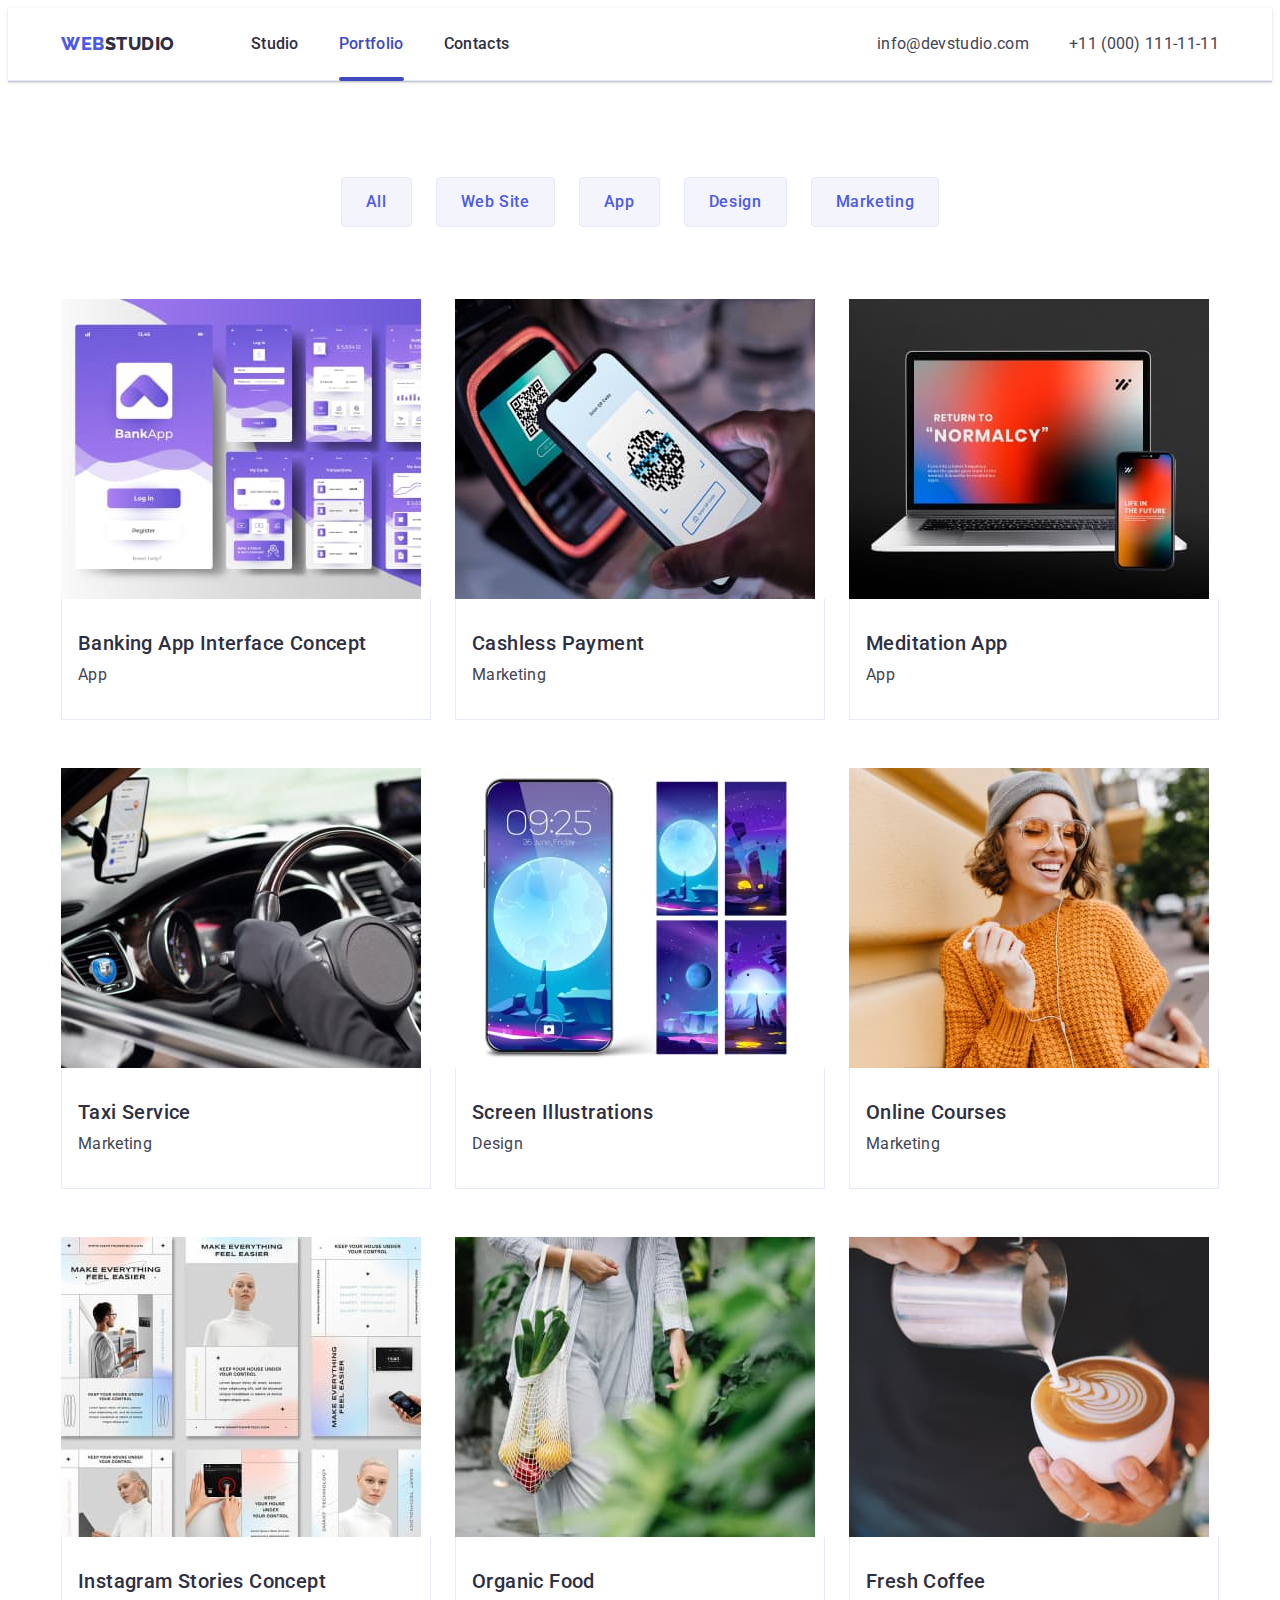
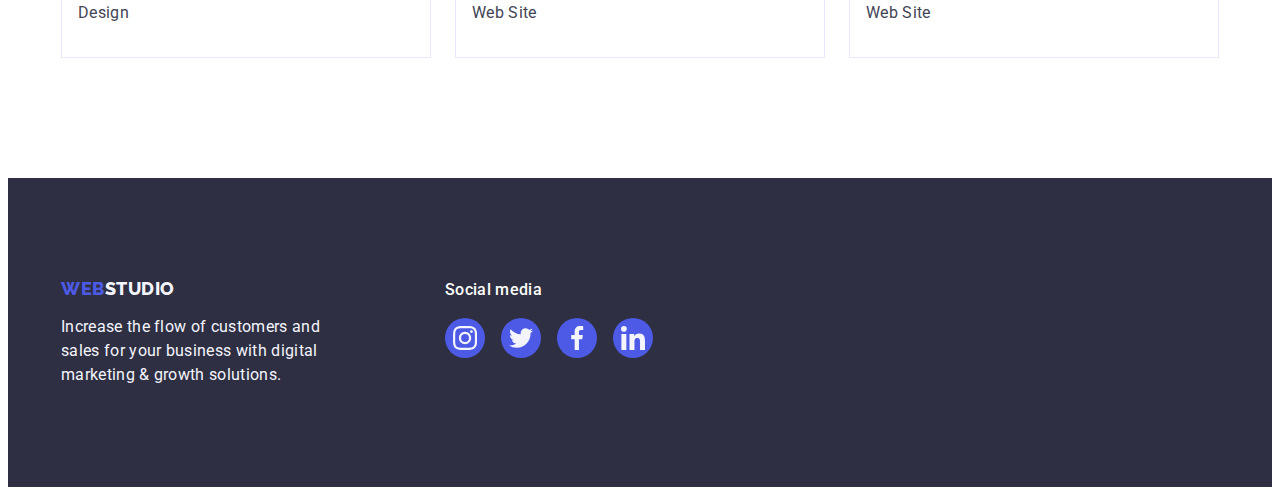
==== portfolio.html @ fabfee2e "Initial commit" ====
<!DOCTYPE html>
<html lang="en">
  <head>
    <meta charset="UTF-8" />
    <meta http-equiv="X-UA-Compatible" content="IE=edge" />
    <meta name="viewport" content="width=device-width, initial-scale=1.0" />
    <title>Portfolio</title>
    <link rel="preconnect" href="https://fonts.googleapis.com" />
    <link rel="preconnect" href="https://fonts.gstatic.com" crossorigin />
    <link
      href="https://fonts.googleapis.com/css2?family=Raleway:wght@800&family=Roboto:wght@400;500;700;900&display=swap"
      rel="stylesheet"
    />
    <link
      rel="stylesheet"
      href="https://cdnjs.cloudflare.com/ajax/libs/modern-normalize/2.0.0/modern-normalize.min.css"
      integrity="sha512-4xo8blKMVCiXpTaLzQSLSw3KFOVPWhm/TRtuPVc4WG6kUgjH6J03IBuG7JZPkcWMxJ5huwaBpOpnwYElP/m6wg=="
      crossorigin="anonymous"
      referrerpolicy="no-referrer"
    />
    <link rel="stylesheet" href="./css/styles.css" />
  </head>
  <body>
    <!--HEDER-->
    <header class="header">
      <div class="container container-header">
        <nav class="page-nav">
          <a class="logo link" href="./index.html"
            >Web<span class="logo-studio">Studio</span></a
          >
          <ul class="menu list">
            <li class="menu-item">
              <a class="menu-link link" href="./index.html">Studio</a>
            </li>
            <li class="menu-item">
              <a class="menu-link link emphasis" href="./portfolio.html"
                >Portfolio</a
              >
            </li>
            <li class="menu-item">
              <a class="menu-link link" href="">Contacts</a>
            </li>
          </ul>
        </nav>
        <address class="address">
          <ul class="address-list list">
            <li class="address-item">
              <a class="address-link link" href="mailto:info@devstudio.com"
                >info@devstudio.com</a
              >
            </li>
            <li class="address-item">
              <a class="address-link link" href="tel:+110001111111"
                >+11 (000) 111-11-11</a
              >
            </li>
          </ul>
        </address>
      </div>
    </header>
    <main>
      <!--GALLERY-->
      <section class="gallery">
        <div class="container">
          <h1 class="visually-hidden">Our works</h1>
          <ul class="button-list list">
            <li><button class="gallery-nav-btn" type="button">All</button></li>
            <li>
              <button class="gallery-nav-btn" type="button">Web Site</button>
            </li>
            <li><button class="gallery-nav-btn" type="button">App</button></li>
            <li>
              <button class="gallery-nav-btn" type="button">Design</button>
            </li>
            <li>
              <button class="gallery-nav-btn" type="button">Marketing</button>
            </li>
          </ul>
          <ul class="gallery-list list">
            <li class="gallery-list-item">
              <a class="link gallery-link" href="">
                <div class="gallery-cover">
                  <img
                    src="./images/works/work1.jpg"
                    alt="Banking app"
                    width="360"
                    height="300"
                  />
                  <p class="gallery-cover-text">
                    14 Stylish and User-Friendly App Design Concepts · Task
                    Manager App · Calorie Tracker App · Exotic Fruit Ecommerce
                    App · Cloud Storage App
                  </p>
                </div>

                <div class="caption-gallerry-img">
                  <h2 class="gallery-title">Banking App Interface Concept</h2>
                  <p class="gallery-category">App</p>
                </div>
              </a>
            </li>
            <li class="gallery-list-item">
              <a class="link gallery-link" href="">
                <div class="gallery-cover">
                  <img
                    src="./images/works/work2.jpg"
                    alt="Cashless payment"
                    width="360"
                    height="300"
                  />
                  <p class="gallery-cover-text">
                    14 Stylish and User-Friendly App Design Concepts · Task
                    Manager App · Calorie Tracker App · Exotic Fruit Ecommerce
                    App · Cloud Storage App
                  </p>
                </div>

                <div class="caption-gallerry-img">
                  <h2 class="gallery-title">Cashless Payment</h2>
                  <p class="gallery-category">Marketing</p>
                </div>
              </a>
            </li>
            <li class="gallery-list-item">
              <a class="link gallery-link" href="">
                <div class="gallery-cover">
                  <img
                    src="./images/works/work3.jpg"
                    alt="Meditation app"
                    width="360"
                    height="300"
                  />
                  <p class="gallery-cover-text">
                    14 Stylish and User-Friendly App Design Concepts · Task
                    Manager App · Calorie Tracker App · Exotic Fruit Ecommerce
                    App · Cloud Storage App
                  </p>
                </div>

                <div class="caption-gallerry-img">
                  <h2 class="gallery-title">Meditation App</h2>
                  <p class="gallery-category">App</p>
                </div>
              </a>
            </li>
            <li class="gallery-list-item">
              <a class="link gallery-link" href="">
                <div class="gallery-cover">
                  <img
                    src="./images/works/work4.jpg"
                    alt="Taxi service"
                    width="360"
                    height="300"
                  />
                  <p class="gallery-cover-text">
                    14 Stylish and User-Friendly App Design Concepts · Task
                    Manager App · Calorie Tracker App · Exotic Fruit Ecommerce
                    App · Cloud Storage App
                  </p>
                </div>

                <div class="caption-gallerry-img">
                  <h2 class="gallery-title">Taxi Service</h2>
                  <p class="gallery-category">Marketing</p>
                </div>
              </a>
            </li>
            <li class="gallery-list-item">
              <a class="link gallery-link" href="">
                <div class="gallery-cover">
                  <img
                    src="./images/works/work5.jpg"
                    alt="Screen illustrations"
                    width="360"
                    height="300"
                  />
                  <p class="gallery-cover-text">
                    14 Stylish and User-Friendly App Design Concepts · Task
                    Manager App · Calorie Tracker App · Exotic Fruit Ecommerce
                    App · Cloud Storage App
                  </p>
                </div>

                <div class="caption-gallerry-img">
                  <h2 class="gallery-title">Screen Illustrations</h2>
                  <p class="gallery-category">Design</p>
                </div>
              </a>
            </li>
            <li class="gallery-list-item">
              <a class="link gallery-link" href="">
                <div class="gallery-cover">
                  <img
                    src="./images/works/work6.jpg"
                    alt="A girl with a phone"
                    width="360"
                    height="300"
                  />
                  <p class="gallery-cover-text">
                    14 Stylish and User-Friendly App Design Concepts · Task
                    Manager App · Calorie Tracker App · Exotic Fruit Ecommerce
                    App · Cloud Storage App
                  </p>
                </div>

                <div class="caption-gallerry-img">
                  <h2 class="gallery-title">Online Courses</h2>
                  <p class="gallery-category">Marketing</p>
                </div>
              </a>
            </li>
            <li class="gallery-list-item">
              <a class="link gallery-link" href="">
                <div class="gallery-cover">
                  <img
                    src="./images/works/work7.jpg"
                    alt="Instagram stories"
                    width="360"
                    height="300"
                  />
                  <p class="gallery-cover-text">
                    14 Stylish and User-Friendly App Design Concepts · Task
                    Manager App · Calorie Tracker App · Exotic Fruit Ecommerce
                    App · Cloud Storage App
                  </p>
                </div>

                <div class="caption-gallerry-img">
                  <h2 class="gallery-title">Instagram Stories Concept</h2>
                  <p class="gallery-category">Design</p>
                </div>
              </a>
            </li>
            <li class="gallery-list-item">
              <a class="link gallery-link" href="">
                <div class="gallery-cover">
                  <img
                    src="./images/works/work8.jpg"
                    alt="Organic food"
                    width="360"
                    height="300"
                  />
                  <p class="gallery-cover-text">
                    14 Stylish and User-Friendly App Design Concepts · Task
                    Manager App · Calorie Tracker App · Exotic Fruit Ecommerce
                    App · Cloud Storage App
                  </p>
                </div>

                <div class="caption-gallerry-img">
                  <h2 class="gallery-title">Organic Food</h2>
                  <p class="gallery-category">Web Site</p>
                </div>
              </a>
            </li>
            <li class="gallery-list-item">
              <a class="link gallery-link" href="">
                <div class="gallery-cover">
                  <img
                    src="./images/works/work9.jpg"
                    alt="Fresh coffee"
                    width="360"
                    height="300"
                  />
                  <p class="gallery-cover-text">
                    14 Stylish and User-Friendly App Design Concepts · Task
                    Manager App · Calorie Tracker App · Exotic Fruit Ecommerce
                    App · Cloud Storage App
                  </p>
                </div>

                <div class="caption-gallerry-img">
                  <h2 class="gallery-title">Fresh Coffee</h2>
                  <p class="gallery-category">Web Site</p>
                </div>
              </a>
            </li>
          </ul>
        </div>
      </section>
    </main>
    <!--FOOTER-->
    <footer class="footer">
      <div class="container footer-box">
        <div class="logo-box">
          <a class="logo link logo-footer" href="./index.html"
            >Web<span class="logo-studio studio">Studio</span></a
          >
          <p class="footer-text">
            Increase the flow of customers and sales for your business with
            digital marketing & growth solutions.
          </p>
        </div>
        <div class="soc-box">
          <p class="footer-soc-text">Social media</p>
          <ul class="footer-soc-list list">
            <li class="footer-soc-item">
              <a
                href=""
                class="footer-soc-link link"
                target="_blank"
                rel="noopener noreferrer"
                ><svg class="soc-icons" width="24" height="24">
                  <use href="./images/icons.svg#icon-instagram"></use>
                </svg>
              </a>
            </li>
            <li class="footer-soc-item">
              <a
                href=""
                class="footer-soc-link link"
                target="_blank"
                rel="noopener noreferrer"
                ><svg class="soc-icons" width="24" height="24">
                  <use href="./images/icons.svg#icon-twitter"></use>
                </svg>
              </a>
            </li>
            <li class="footer-soc-item">
              <a
                href=""
                class="footer-soc-link link"
                target="_blank"
                rel="noopener noreferrer"
                ><svg class="soc-icons" width="24" height="24">
                  <use href="./images/icons.svg#icon-facebook"></use>
                </svg>
              </a>
            </li>
            <li class="footer-soc-item">
              <a
                href=""
                class="footer-soc-link link"
                target="_blank"
                rel="noopener noreferrer"
                ><svg class="soc-icons" width="24" height="24">
                  <use href="./images/icons.svg#icon-linkedin"></use>
                </svg>
              </a>
            </li>
          </ul>
        </div>
      </div>
    </footer>
  </body>
</html>
---- css/styles.css ----
:root {
  --primary-text-color: #434455;
  --secondary-text-color: #2e2f42;
  --main-bg-color: #ffffff;
  --accent-color: #4d5ae5;
  --tra: 250ms cubic-bezier(0.4, 0, 0.2, 1);
}

p,
h1,
h2,
h3,
h4,
h5,
h6 {
  margin: 0;
}

ul {
  margin: 0;
  padding: 0;
}

img {
  display: block;
  max-width: 100%;
  height: auto;
}

.container {
  max-width: 1158px;
  padding-left: 15px;
  padding-right: 15px;
  margin: 0 auto;
}

body {
  font-family: "Roboto", sans-serif;
  color: var(--primary-text-color);
  background-color: var(--main-bg-color);
}

.link {
  text-decoration: none;
}

.list {
  list-style: none;
}

/* heder */

.header {
  border-bottom: 1px solid #e7e9fc;
  box-shadow: 0px 2px 1px rgba(46, 47, 66, 0.08),
    0px 1px 1px rgba(46, 47, 66, 0.16), 0px 1px 6px rgba(46, 47, 66, 0.08);
}

.container-header {
  display: flex;
}

.page-nav {
  display: flex;
  align-items: center;
}

.menu {
  display: flex;
}

.menu-link,
.address-link {
  display: block;
  padding-top: 24px;
  padding-bottom: 24px;
}

.address-list {
  display: flex;
}

.logo {
  font-family: "Raleway", sans-serif;
  font-weight: 800;
  font-size: 18px;
  line-height: 1.17;
  letter-spacing: 0.03em;
  text-transform: uppercase;
  color: #4d5ae5;

  display: block;
  margin-right: 76px;
}

.logo-studio {
  color: #2e2f42;
}

.menu-link {
  font-weight: 500;
  font-size: 16px;
  line-height: 1.5;
  letter-spacing: 0.02em;
  color: var(--secondary-text-color);

  transition: color var(--tra);
}

.menu-link.emphasis::after {
  position: absolute;
  left: 0;
  bottom: 0;

  content: "";
  background-color: #404bbf;
  width: 100%;
  height: 4px;
  border-radius: 2px;
  display: block;
  bottom: -1px;
}

.emphasis {
  position: relative;
  color: #404bbf;
}
.menu-item {
  margin-right: 40px;
}

.menu-item:last-child {
  margin-right: 0;
}

.address-item {
  margin-right: 40px;
}

.address-item:last-child {
  margin-right: 0;
}

.menu-link:hover,
.menu-link:focus {
  color: #404bbf;
}

.address-link {
  font-style: normal;
  font-size: 16px;
  line-height: 1.5;
  letter-spacing: 0.02em;
  color: var(--primary-text-color);

  transition: color var(--tra);
}

.address {
  font-style: normal;
  display: flex;
  margin-left: auto;
}

.address-link:hover,
.address-link:focus {
  color: #404bbf;
}

/* Hero */

.hero {
  background: #2e2f42;
  background-image: linear-gradient(
      rgba(46, 47, 66, 0.7),
      rgba(46, 47, 66, 0.7)
    ),
    url(../images/people-office.jpg);
  background-repeat: no-repeat;
  background-position: center;
  background-size: cover;

  max-width: 1440px;
  padding-top: 188px;
  padding-bottom: 188px;
}

.hero-title {
  font-weight: 700;
  font-size: 56px;
  line-height: 1.07;
  letter-spacing: 0.02em;
  color: #ffffff;
  text-align: center;

  max-width: 496px;
  margin: 0 auto;
  margin-bottom: 48px;
}

.hero-btn {
  font-family: "Roboto", sans-serif;
  font-weight: 500;
  font-size: 16px;
  line-height: 1.5;
  display: block;
  letter-spacing: 0.04em;
  color: #ffffff;
  background-color: var(--accent-color);
  cursor: pointer;
  border: none;

  min-width: 169px;
  height: 56px;
  border-radius: 4px;
  margin: 0 auto;
  box-shadow: 0px 4px 4px rgba(0, 0, 0, 0.15);

  transition: background-color var(--tra);
}

.hero-btn:hover,
.hero-btn:focus {
  color: #ffffff;
  background-color: #404bbf;
}

/* About */
.about {
  padding-top: 120px;
  padding-bottom: 120px;
}

.about-list {
  display: flex;
  flex-wrap: wrap;
  gap: 24px;
}

.about-list-item {
  flex-basis: calc((100% - 3 * 24px) / 4);
}

.about-icons {
  background-color: #f4f4fd;
  width: 264px;
  height: 112px;
  border-radius: 4px;
  margin-bottom: 8px;
  display: flex;
  align-items: center;
  justify-content: center;
}

.about-item-title {
  font-weight: 500;
  font-size: 20px;
  line-height: 1.2;
  letter-spacing: 0.02em;
  color: var(--secondary-text-color);

  margin-bottom: 8px;
}

.about-item-text {
  font-size: 16px;
  line-height: 1.5;
  letter-spacing: 0.02em;
  color: var(--primary-text-color);
}

.visually-hidden {
  position: absolute;
  width: 1px;
  height: 1px;
  margin: -1px;
  border: 0;
  padding: 0;
  white-space: nowrap;
  clip-path: inset(100%);
  clip: rect(0 0 0 0);
  overflow: hidden;
}

/* Projekt */

.projekt {
  padding-bottom: 120px;
}

.team-title,
.projekt-title,
.customers-title {
  font-weight: 700;
  font-size: 36px;
  line-height: 1.11;
  text-align: center;
  letter-spacing: 0.02em;
  text-transform: capitalize;
  color: var(--secondary-text-color);

  margin-bottom: 72px;
}

.projekt-list {
  display: flex;
  flex-wrap: wrap;
  gap: 24px;
}

.project-item {
  flex-basis: calc((100% - 2 * 24px) / 3);
}

/* Team */

.team {
  background-color: #f4f4fd;

  padding-top: 120px;
  padding-bottom: 120px;
}

.team-list {
  display: flex;
  flex-wrap: wrap;
  gap: 24px;
}

.team-item {
  background-color: #ffffff;
  flex-basis: calc((100% - 3 * 24px) / 4);
  border-radius: 0px 0px 4px 4px;
  box-shadow: 0px 1px 6px rgba(46, 47, 66, 0.08),
    0px 1px 1px rgba(46, 47, 66, 0.16), 0px 2px 1px rgba(46, 47, 66, 0.08);
}

.team-name {
  font-weight: 500;
  font-size: 20px;
  line-height: 1.2;
  text-align: center;
  letter-spacing: 0.02em;
  color: var(--secondary-text-color);

  margin-bottom: 8px;
}

.team-profession {
  font-size: 16px;
  line-height: 1.5;
  text-align: center;
  letter-spacing: 0.02em;
  color: var(--primary-text-color);
  margin-bottom: 8px;
}

.team-soc-list {
  display: flex;
  justify-content: center;
  gap: 24px;
}

.team-soc-item,
.footer-soc-item {
  width: 40px;
  height: 40px;
}

.team-soc-link,
.footer-soc-link {
  width: 100%;
  height: 100%;
  background-color: #4d5ae5;
  border-radius: 50%;
  display: flex;
  align-items: center;
  justify-content: center;

  transition: background-color var(--tra);
}

.soc-icons {
  fill: #f4f4fd;
}

.team-soc-link:hover,
.team-soc-link:focus {
  background-color: #404bbf;
}

.caption-team-img {
  padding: 32px 16px;
}

/* Customers */

.customers {
  padding-top: 120px;
  padding-bottom: 120px;
}

.customers-list {
  display: flex;
  gap: 24px;
}

.customers-item {
  width: calc((100% - 24px * 5) / 6);
  height: 88px;
}

.customers-link {
  width: 100%;
  height: 100%;
  border: 1px solid #8e8f99;
  border-radius: 4px;
  display: flex;
  align-items: center;
  justify-content: center;
  color: #8e8f99;

  transition: color var(--tra), border-color var(--tra);
}

.customers-icons {
  fill: currentcolor;
}

.customers-link:hover,
.customers-link:focus {
  border-color: #404bbf;
  color: #404bbf;
}

/* Footer */

.footer {
  background-color: var(--secondary-text-color);

  padding-top: 100px;
  padding-bottom: 100px;
}

.footer-box {
  display: flex;
  align-items: baseline;
}

.logo-box {
  margin-right: 120px;
}

.studio {
  color: #f4f4fd;
}

.logo-footer {
  display: inline-block;
  margin-bottom: 16px;
}

.footer-text {
  font-size: 16px;
  line-height: 1.5;
  letter-spacing: 0.02em;
  color: #f4f4fd;

  width: 264px;
}

.footer-soc-text {
  font-family: "Roboto";
  font-weight: 500;
  font-size: 16px;
  line-height: 1.5;
  letter-spacing: 0.02em;
  color: #ffffff;

  margin-bottom: 16px;
}

.footer-soc-list {
  display: flex;
  justify-content: center;
  gap: 16px;
}

.footer-soc-link:hover,
.footer-soc-link:focus {
  background-color: #31d0aa;
}

/* Gallery */

.gallery {
  padding-top: 96px;
  padding-bottom: 120px;
}

.button-list {
  display: flex;
  margin-bottom: 72px;
  justify-content: center;
  gap: 24px;
}

.gallery-nav-btn {
  font-family: "Roboto", sans-serif;
  font-weight: 500;
  font-size: 16px;
  line-height: 1.5;
  display: flex;
  align-items: center;
  text-align: center;
  letter-spacing: 0.04em;
  color: var(--accent-color);
  background-color: #f4f4fd;
  cursor: pointer;

  padding: 12px 24px;
  border: 1px solid #e7e9fc;
  border-radius: 4px;

  transition: color var(--tra), background-color var(--tra),
    border-color var(--tra), box-shadow var(--tra);
}

.gallery-nav-btn:hover,
.gallery-nav-btn:focus {
  color: #ffffff;
  background-color: #404bbf;
  border: 1px solid transparent;
  box-shadow: 0px 3px 1px rgba(0, 0, 0, 0.1), 0px 2px 1px rgba(0, 0, 0, 0.08),
    0px 2px 2px rgba(0, 0, 0, 0.12);
}

.gallery-list {
  display: flex;
  flex-wrap: wrap;
  gap: 48px 24px;
}

.gallery-list-item {
  width: calc((100% - 2 * 24px) / 3);
}

.gallery-link:hover .gallery-cover-text,
.gallery-link:focus .gallery-cover-text {
  transform: translateY(0);
}

.gallery-link {
  display: block;
  transition: box-shadow var(--tra);
}

.gallery-link:hover,
.gallery-link:focus {
  box-shadow: 0px 1px 6px rgba(46, 47, 66, 0.08),
    0px 1px 1px rgba(46, 47, 66, 0.16), 0px 2px 1px rgba(46, 47, 66, 0.08);
}

.gallery-cover-text {
  position: absolute;
  top: 0;
  font-size: 16px;
  line-height: 1.5;
  letter-spacing: 0.02em;
  color: #f4f4fd;
  background-color: #4d5ae5;
  width: 100%;
  height: 100%;
  padding: 40px 32px;
  transform: translateY(100%);
  transition: transform var(--tra);
}

.gallery-cover {
  position: relative;
  overflow: hidden;
}

.gallery-title {
  font-weight: 500;
  font-size: 20px;
  line-height: 1.2;
  letter-spacing: 0.02em;
  color: var(--secondary-text-color);

  margin-bottom: 8px;
}

.gallery-category {
  font-size: 16px;
  line-height: 1.5;
  letter-spacing: 0.02em;
  color: var(--primary-text-color);
}

.caption-gallerry-img {
  display: flex;
  flex-direction: column;
  justify-content: center;
  align-items: flex-start;
  padding: 32px 16px;
  border: 1px solid #e7e9fc;
  border-top: none;
}

/* MODAL */

.backdrop {
  position: fixed;

  width: 100%;
  height: 100%;
  background-color: rgba(46, 47, 66, 0.4);
  top: 0;
  transition: opacity var(--tra), visibility var(--tra);
}

.modal {
  position: absolute;
  top: 50%;
  left: 50%;
  transform: translate(-50%, -50%) scale(1);
  transition: transform var(--tra);

  width: 408px;
  min-height: 584px;
  background-color: #fcfcfc;
  box-shadow: 0px 1px 1px rgba(0, 0, 0, 0.14), 0px 1px 3px rgba(0, 0, 0, 0.12),
    0px 2px 1px rgba(0, 0, 0, 0.2);
  border-radius: 4px;
}

.backdrop.is-hidden .modal {
  transform: translate(-50%, -100%) scalex(0.7);
}

.modal-close {
  position: absolute;
  top: 24px;
  right: 24px;

  padding: 0;
  cursor: pointer;
  width: 24px;
  height: 24px;
  border-radius: 50%;
  background: #e7e9fc;
  border: 1px solid rgba(0, 0, 0, 0.1);
  display: flex;
  justify-content: center;
  align-items: center;
  margin-left: auto;
  transition: background-color var(--tra), border var(--tra);
  fill: #2e2f42;
}

.modal-close:hover,
.modal-close:focus {
  background-color: #404bbf;
  border: none;
  fill: #ffffff;
}

.is-hidden {
  visibility: hidden;
  opacity: 0;
  pointer-events: none;
}

.close-icon {
  transition: fill var(--tra);
}
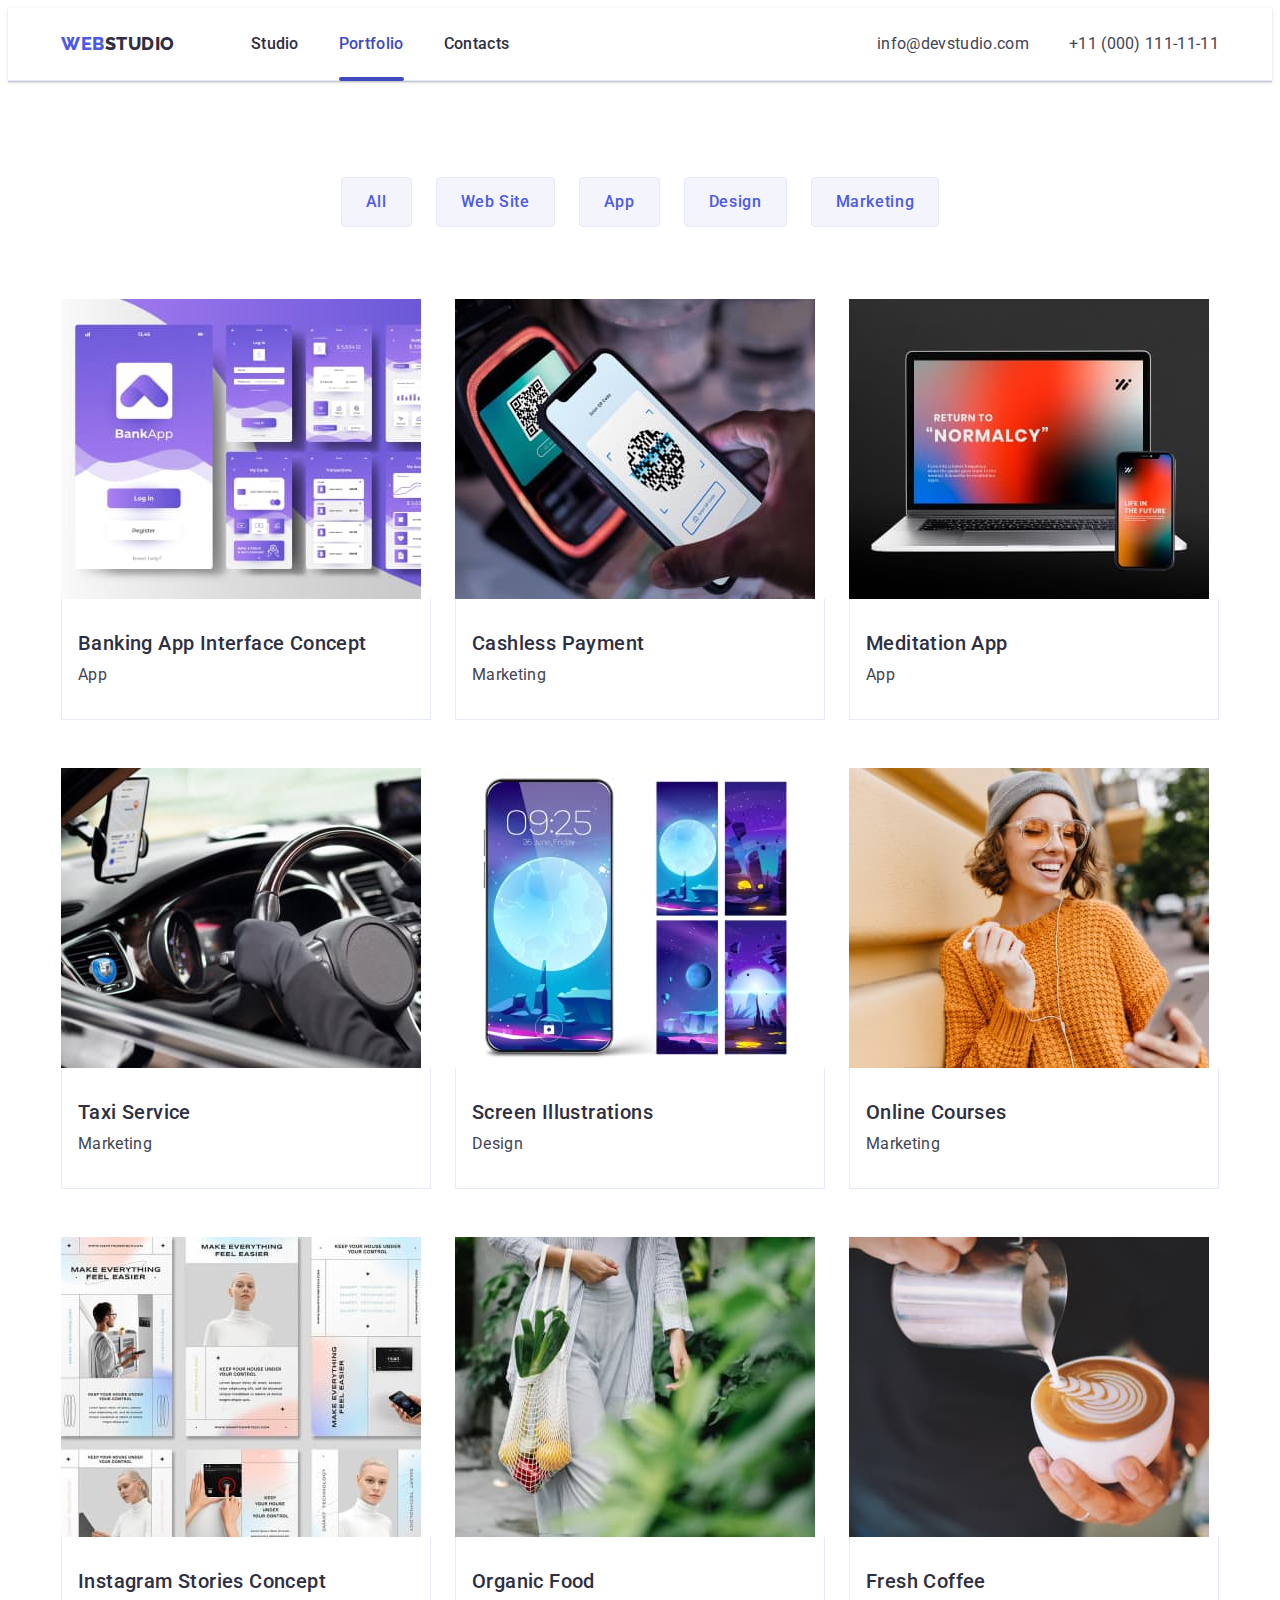
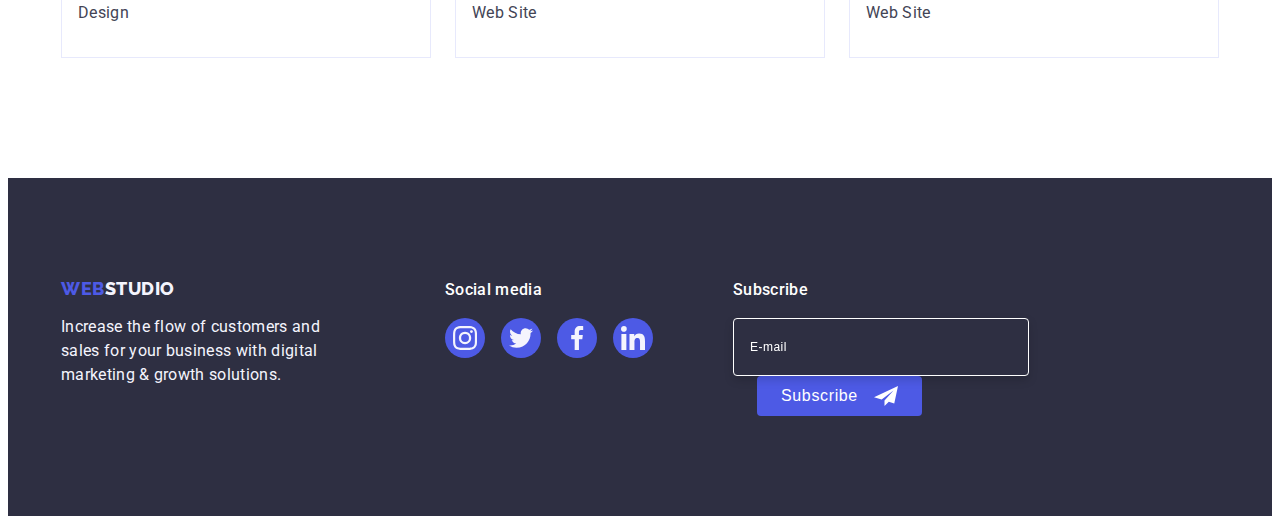
==== commit 410b42ff: "hw-06-footer" ====
--- a/portfolio.html
+++ b/portfolio.html
@@ -280,6 +280,7 @@
       </section>
     </main>
     <!--FOOTER-->
+    <!--FOOTER-->
     <footer class="footer">
       <div class="container footer-box">
         <div class="logo-box">
@@ -340,6 +341,24 @@
             </li>
           </ul>
         </div>
+        <div class="footer-form">
+          <p class="footer-form-text">Subscribe</p>
+          <form>
+            <label>
+              <input
+                type="email"
+                name="email"
+                class="footer-input"
+                placeholder="E-mail"
+              />
+            </label>
+            <button class="footer-btn" type="submit">
+              Subscribe<svg class="footer-btn-icon" width="24" height="24">
+                <use href="./images/icons.svg#icon-frame"></use>
+              </svg>
+            </button>
+          </form>
+        </div>
       </div>
     </footer>
   </body>
--- a/css/styles.css
+++ b/css/styles.css
@@ -469,8 +469,12 @@
   width: 264px;
 }
 
-.footer-soc-text {
-  font-family: "Roboto";
+.soc-box {
+  margin-right: 80px;
+}
+
+.footer-soc-text,
+.footer-form-text {
   font-weight: 500;
   font-size: 16px;
   line-height: 1.5;
@@ -489,6 +493,62 @@
 .footer-soc-link:hover,
 .footer-soc-link:focus {
   background-color: #31d0aa;
+}
+
+.footer-input {
+  font-size: 12px;
+  line-height: 2;
+  letter-spacing: 0.04em;
+  color: #ffffff;
+  background-color: #2e2f42;
+  border: 1px solid #ffffff;
+  filter: drop-shadow(0px 4px 4px rgba(0, 0, 0, 0.15));
+  border-radius: 4px;
+  width: 262px;
+  height: 40px;
+  padding: 8px 16px;
+
+  transition: border-color var(--tra);
+}
+
+.footer-input:hover,
+.footer-input:focus {
+  border-color: #4d5ae5;
+}
+
+.footer-input::placeholder {
+  font-size: 12px;
+  letter-spacing: 0.04em;
+  color: #ffffff;
+}
+
+.footer-btn {
+  display: inline-flex;
+
+  font-weight: 500;
+  font-size: 16px;
+  line-height: 1.5;
+  letter-spacing: 0.04em;
+  color: #ffffff;
+  background: #4d5ae5;
+  cursor: pointer;
+  border: none;
+  border-radius: 4px;
+
+  margin-left: 24px;
+  padding: 8px 24px;
+  gap: 16px;
+
+  transition: background-color var(--tra);
+}
+
+.footer-btn-icon {
+  fill: #ffffff;
+}
+
+.footer-btn:focus,
+.footer-btn:hover {
+  background-color: #404bbf;
 }
 
 /* Gallery */
@@ -608,7 +668,7 @@
   border-top: none;
 }
 
-/* MODAL */
+/* Modal */
 
 .backdrop {
   position: fixed;
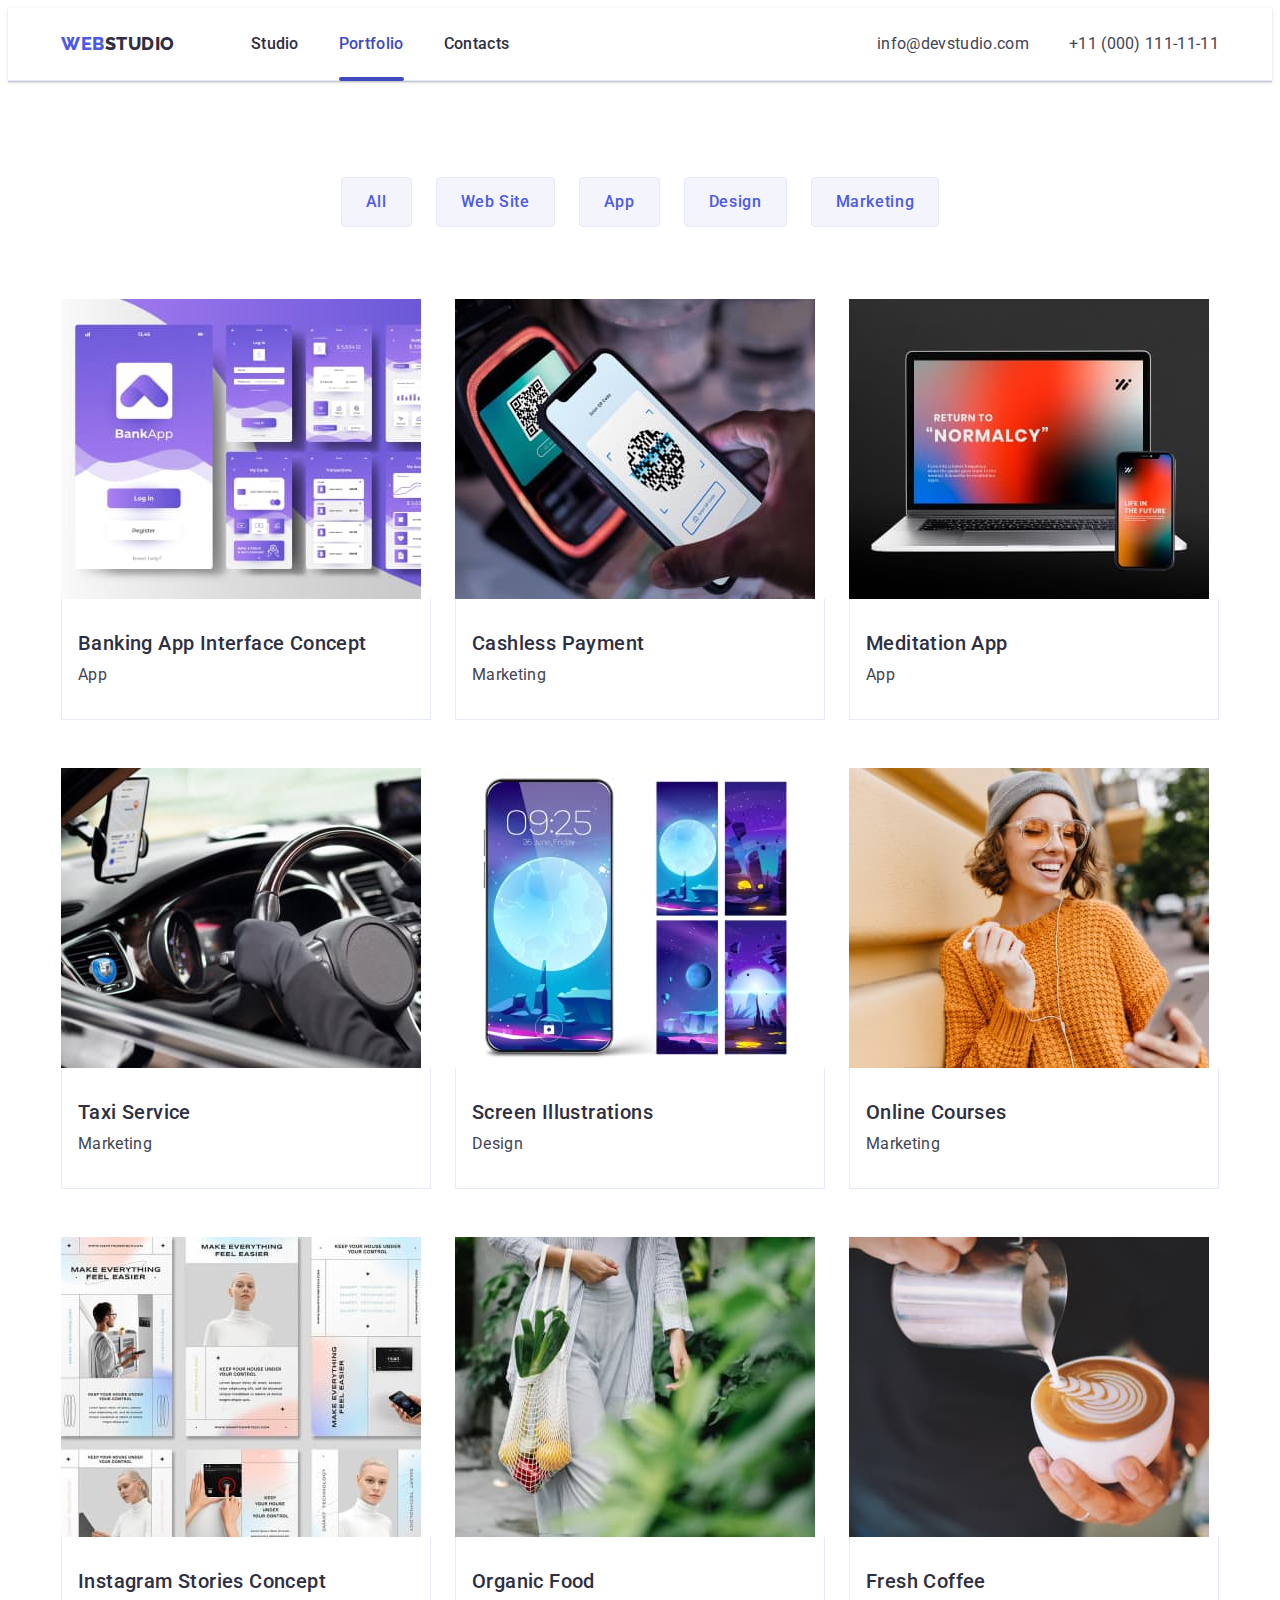
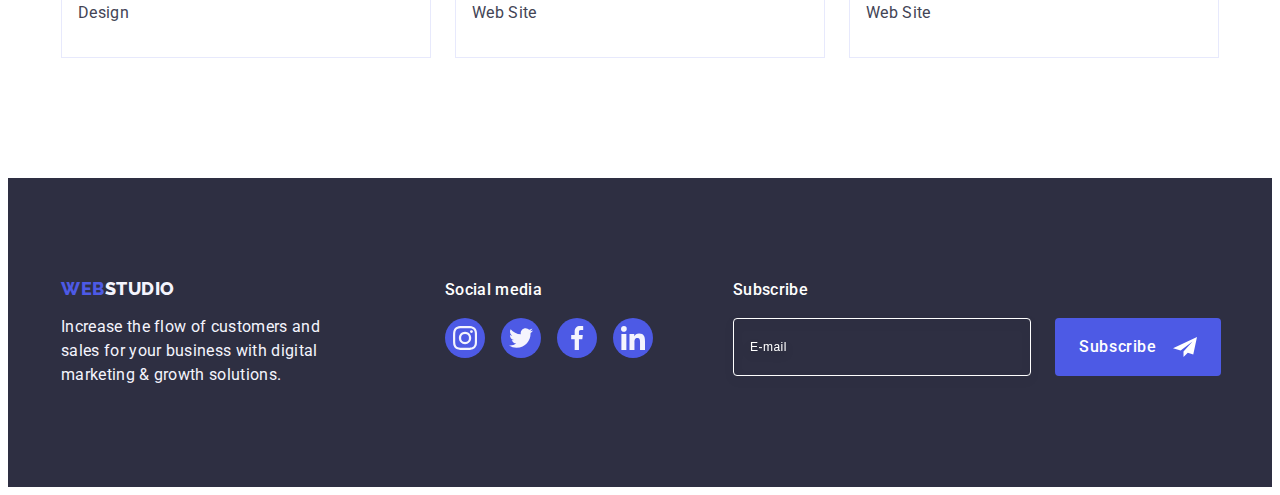
==== commit 94c6bed7: "hw-06-fixed-errors" ====
--- a/portfolio.html
+++ b/portfolio.html
@@ -280,7 +280,6 @@
       </section>
     </main>
     <!--FOOTER-->
-    <!--FOOTER-->
     <footer class="footer">
       <div class="container footer-box">
         <div class="logo-box">
@@ -341,10 +340,10 @@
             </li>
           </ul>
         </div>
-        <div class="footer-form">
+        <div class="footer-form-wrap">
           <p class="footer-form-text">Subscribe</p>
-          <form>
-            <label>
+          <form class="footer-form" name="subscription">
+            <label class="footer-label">
               <input
                 type="email"
                 name="email"
--- a/css/styles.css
+++ b/css/styles.css
@@ -219,6 +219,8 @@
   transition: background-color var(--tra);
 }
 
+.modal-btm:hover,
+.modal-btm:focus,
 .hero-btn:hover,
 .hero-btn:focus {
   color: #ffffff;
@@ -495,24 +497,29 @@
   background-color: #31d0aa;
 }
 
+.footer-form {
+  display: flex;
+  gap: 24px;
+}
+
 .footer-input {
   font-size: 12px;
-  line-height: 2;
+  line-height: 1.5;
   letter-spacing: 0.04em;
   color: #ffffff;
-  background-color: #2e2f42;
+  background-color: transparent;
   border: 1px solid #ffffff;
   filter: drop-shadow(0px 4px 4px rgba(0, 0, 0, 0.15));
   border-radius: 4px;
-  width: 262px;
+  width: 264px;
   height: 40px;
   padding: 8px 16px;
-
+  outline: transparent;
   transition: border-color var(--tra);
 }
 
-.footer-input:hover,
-.footer-input:focus {
+.footer-input:focus,
+.footer-input:hover {
   border-color: #4d5ae5;
 }
 
@@ -523,8 +530,10 @@
 }
 
 .footer-btn {
-  display: inline-flex;
-
+  display: flex;
+  justify-content: center;
+  align-items: center;
+  font-family: "Roboto", sans-serif;
   font-weight: 500;
   font-size: 16px;
   line-height: 1.5;
@@ -534,16 +543,16 @@
   cursor: pointer;
   border: none;
   border-radius: 4px;
-
-  margin-left: 24px;
+  min-width: 165px;
+
   padding: 8px 24px;
-  gap: 16px;
 
   transition: background-color var(--tra);
 }
 
 .footer-btn-icon {
   fill: #ffffff;
+  margin-left: 16px;
 }
 
 .footer-btn:focus,
@@ -693,6 +702,7 @@
   box-shadow: 0px 1px 1px rgba(0, 0, 0, 0.14), 0px 1px 3px rgba(0, 0, 0, 0.12),
     0px 2px 1px rgba(0, 0, 0, 0.2);
   border-radius: 4px;
+  padding: 72px 24px 24px 24px;
 }
 
 .backdrop.is-hidden .modal {
@@ -735,3 +745,145 @@
 .close-icon {
   transition: fill var(--tra);
 }
+
+.modal-title {
+  font-weight: 500;
+  font-size: 16px;
+  line-height: 1.5;
+  text-align: center;
+  letter-spacing: 0.02em;
+  color: #2e2f42;
+  margin-bottom: 16px;
+}
+
+.form-field {
+  margin-bottom: 8px;
+}
+
+.form-field-label {
+  display: block;
+  font-size: 12px;
+  line-height: 1.17;
+  letter-spacing: 0.04em;
+  color: #8e8f99;
+  margin-bottom: 4px;
+}
+
+.input-wraper {
+  position: relative;
+}
+
+.modal-input {
+  font-size: 12px;
+  line-height: 1.2;
+  letter-spacing: 0.04em;
+  color: #8e8f99;
+  background-color: transparent;
+  height: 40px;
+  width: 100%;
+  border: 1px solid rgba(46, 47, 66, 0.4);
+  border-radius: 4px;
+  padding-left: 38px;
+  outline: transparent;
+  transition: border-color var(--tra);
+}
+
+.modal-icon {
+  position: absolute;
+  top: 50%;
+  transform: translateY(-50%);
+  left: 16px;
+  transition: fill var(--tra);
+}
+
+.form-field-textarea {
+  margin-bottom: 16px;
+}
+
+.textarea {
+  resize: none;
+  font-size: 12px;
+  line-height: 1.17;
+  letter-spacing: 0.04em;
+  color: rgba(46, 47, 66, 0.4);
+  background-color: transparent;
+  height: 120px;
+  width: 100%;
+  border: 1px solid rgba(46, 47, 66, 0.4);
+  border-radius: 4px;
+  padding: 8px 16px;
+  outline: transparent;
+  transition: border-color var(--tra);
+}
+
+.modal-input:focus,
+.textarea:focus {
+  border-color: #4d5ae5;
+}
+
+.modal-input:focus + .modal-icon {
+  fill: #4d5ae5;
+}
+
+.chec-wrap {
+  margin-bottom: 24px;
+}
+
+.chec-text {
+  display: flex;
+  align-items: center;
+  justify-content: center;
+  font-size: 12px;
+  line-height: 1.17;
+  letter-spacing: 0.04em;
+  color: #8e8f99;
+}
+
+.chec-text-link {
+  font-size: 12px;
+  line-height: 1.3;
+  letter-spacing: 0.04em;
+  text-decoration-line: underline;
+  color: #4d5ae5;
+  margin-left: 2px;
+}
+
+.chec-icon-wrap {
+  width: 16px;
+  height: 16px;
+  border: 1px solid rgba(46, 47, 66, 0.4);
+  border-radius: 2px;
+  margin-right: 8px;
+  display: inline-flex;
+  align-items: center;
+  justify-content: center;
+  fill: transparent;
+  transition: background-color var(--tra), border var(--tra), fill var(--tra);
+}
+
+.chec-input:checked + .chec-text span {
+  background-color: #404bbf;
+  border: none;
+  fill: #f4f4fd;
+}
+
+.modal-btm {
+  height: 56px;
+  min-width: 169px;
+  font-family: "Roboto", sans-serif;
+  font-style: normal;
+  font-weight: 500;
+  font-size: 16px;
+  line-height: 1.5;
+  letter-spacing: 0.04em;
+  color: #ffffff;
+  background: #4d5ae5;
+  border-radius: 4px;
+  display: block;
+  margin: auto;
+  cursor: pointer;
+  border: none;
+  box-shadow: 0px 4px 4px rgba(0, 0, 0, 0.15);
+
+  transition: background-color var(--tra);
+}
